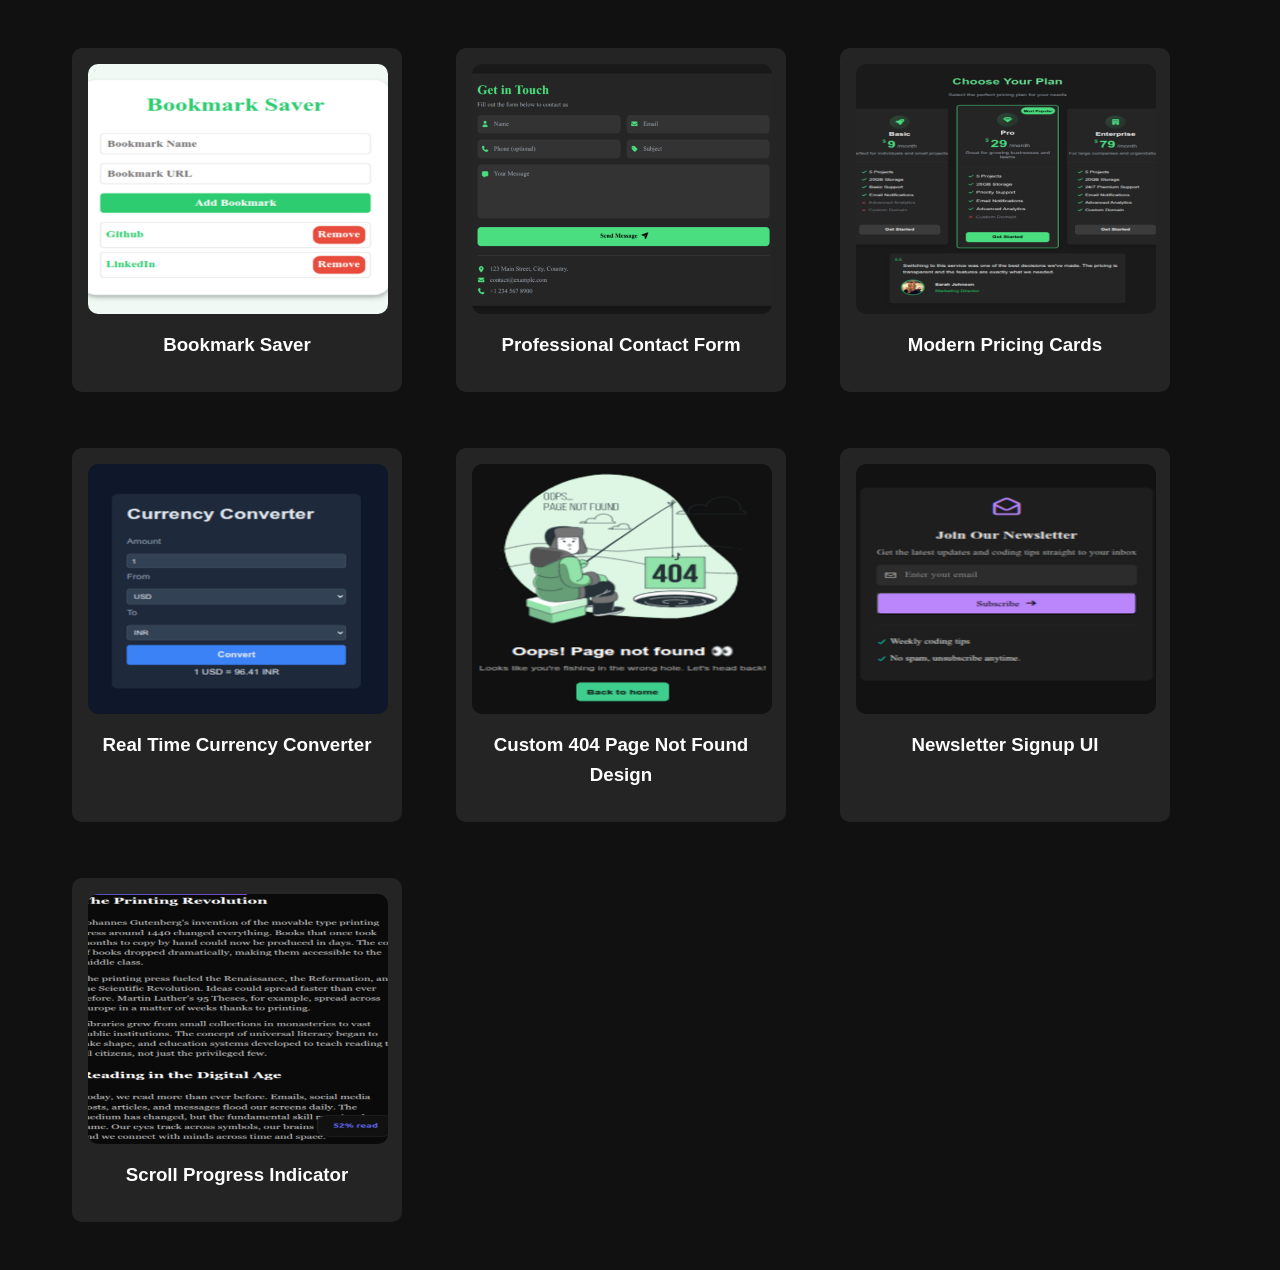
==== index.html @ 4eb7759d "Fourth Commit" ====
<!DOCTYPE html>
<html lang="en">
<head>
  <meta charset="UTF-8">
  <meta name="viewport" content="width=device-width, initial-scale=1.0">
  <title>Web Development Projects</title>
  <link rel="stylesheet" href="style.css">
</head>
<body>

  <div class="container">
    <div class="card-container">
      <!--Project 5-->
       <div class="cards">
        <div class="card-image">
          <img src="Assets/project-5.png" alt="Bookmark Saver">
          <div class="project-name">
            <h3>Bookmark Saver</h3>
          </div>
        </div>
        <div class="card-description">
          <p class="project-description">
            A responsive bookmark manager built with HTML, CSS, and JavaScript that 
            saves website links using local storage.
          </p>
          <a href="Bookmark-Saver/" target="_blank" class="project-link" rel="noopener noreferrer">
            View Demo
          </a>
        </div>
      </div>

      <!--Project 9-->
       <div class="cards">
        <div class="card-image">
          <img src="Assets/project-9.png" alt="Professional Contact Form">
          <div class="project-name">
            <h3>Professional Contact Form</h3>
          </div>
        </div>
        <div class="card-description">
          <p class="project-description">
            A responsive contact form built with HTML and CSS featuring a clean, modern UI.
          </p>
          <a href="Professional-Contact-Form/" target="_blank" class="project-link" rel="noopener noreferrer">
            View Demo
          </a>
        </div>
      </div>

      <!-- Project 10 -->
      <div class="cards">
        <div class="card-image">
          <img src="Assets/project-10.png" alt="Modern Pricing Cards">
          <div class="project-name">
            <h3>Modern Pricing Cards</h3>
          </div>
        </div>
        <div class="card-description">
          <p class="project-description">
             A modern and responsive pricing cards interface built with HTML and CSS, featuring 
             three pricing plansfor an engaging user experience.
          </p>
          <a href="Modern-Pricing-Cards/" target="_blank" class="project-link" rel="noopener noreferrer">
            View Demo
          </a>
        </div>
      </div>

      <!-- Project 13 -->
      <div class="cards">
        <div class="card-image">
          <img src="Assets/project-13.png" alt="Real Time Currency Converter">
          <div class="project-name">
            <h3>Real Time Currency Converter</h3>
          </div>
        </div>
        <div class="card-description">
          <p class="project-description">
            A responsive currency converter built with HTML, CSS, and JavaScript using 
            live exchange rates for instant currency conversion.
          </p>
          <a href="Real-Time-Currency-Converter/" target="_blank" class="project-link" rel="noopener noreferrer">
            View Demo
          </a>
        </div>
      </div>
      <!-- Project 15 -->
      <div class="cards">
        <div class="card-image">
          <img src="Assets/project-15.png" alt="Custom 404 Page Not Found Design">
          <div class="project-name">
            <h3>Custom 404 Page Not Found Design</h3>
          </div>
        </div>
        <div class="card-description">
          <p class="project-description">
            A responsive 404 Page Not Found built with HTML and CSS featuring a
            custom SVG illustration and a clean, modern design.
          </p>
          <a href="Custom-404-Page-Not-Found-Design/" target="_blank" class="project-link" rel="noopener noreferrer">
            View Demo
          </a>
        </div>
      </div>
      <!-- Project 16 -->
      <div class="cards">
        <div class="card-image">
          <img src="Assets/project-16.png" alt="Newsletter Signup UI">
          <div class="project-name">
            <h3>Newsletter Signup UI</h3>
          </div>
        </div>
        <div class="card-description">
          <p class="project-description">
            A responsive newsletter signup UI built with HTML and CSS featuring a clean, modern design.
          </p>
          <a href="Newsletter-Signup-UI/" target="_blank" class="project-link" rel="noopener noreferrer">
            View Demo
          </a>
        </div>
      </div>
      <!-- Project 19 -->
      <div class="cards">
        <div class="card-image">
          <img src="Assets/project-19.png" alt="Scroll Progress Indicator">
          <div class="project-name">
            <h3>Scroll Progress Indicator</h3>
          </div>
        </div>
        <div class="card-description">
          <p class="project-description">
             A responsive scroll progress indicator built with HTML, CSS, and JavaScript that visually 
             displays how much of the page has been scrolled in real time.
          </p>
          <a href="Scroll-Progress-Indicator/" target="_blank" class="project-link" rel="noopener noreferrer">
            View Demo
          </a>
        </div>
      </div>

    </div>
  </div>
</body>
</html>
---- style.css ----
:root{
  --body-bg: #111111;
  --primary-color: #ffffff;
  --secondary-color: #aaaaaa;
  --font-family: 'Poppins',sans-serif;
  --card-bg: #242424;
  --link-bg: #3ecf8e;
  --link-color: #111;
  --link-hover-bg: #04fc8d;
  --box-shadow: rgba(62, 207, 142, 0.35);
}
*{
  margin: 0;
  padding: 0;
  box-sizing: border-box;
  font-family: inherit;
}
html,body{
  font-family: var(--font-family);
  background-color: var(--body-bg);
}
.container{
  min-height: 100vh;
  display: flex;
  justify-content: center;
  align-items: center;
  padding: 1em;
}
.card-container{
  width: 100%;
  max-width: 1200px;
  display: grid;
  grid-template-columns: repeat(auto-fit,minmax(350px,1fr));
  gap: 3.5rem 1rem;
  padding: 2rem;
}
.cards{
  width: 100%;
  max-width: 330px;
  display: flex;
  flex-direction: column;
  position: relative;
  background-color: var(--card-bg);
  border-radius: 10px;
  overflow: hidden;
  padding: 1em;
  transition: all .3s ease;
}
.cards:hover{
  cursor: pointer;
  box-shadow: 0 4px 6px 6px var(--box-shadow);
  transform: translateY(-7px);
}
.card-image img{
  width: 300px;
  height: 250px;
  object-fit: cover;
  display: block;
  border-radius: 10px;
}
.project-name{
  color: var(--primary-color);
  line-height: 1.6;
  text-align: center;
  padding: 1em 0;
}
.card-description{
  width: 100%;
  position: absolute;
  display: flex;
  flex-direction: column;
  justify-content: center;
  align-items: center;
  inset: 0;
  top: 50%;
  opacity: 0;
  visibility: hidden;
  background-color: var(--card-bg);
  padding: 1em;
}
.cards:hover .card-description{
  opacity: 1;
  visibility: visible;
}
.project-description{
  flex: 1;
  color: var(--secondary-color);
  margin-bottom: 1rem;
  line-height: 1.6;
}
.project-link{
  display: inline-block;
  text-decoration: none;
  text-align: center;
  background-color: var(--link-bg);
  color: var(--link-color);
  padding: .5em 1em;
  margin-top: auto;
  border-radius: 5px;
  font-weight: 600;
  transition: all .3s;
}
.project-link:hover{
  background-color: var(--link-hover-bg);
  transform: translateY(-3px);
  box-shadow: 0 2px 4px 4px var(--box-shadow);
}
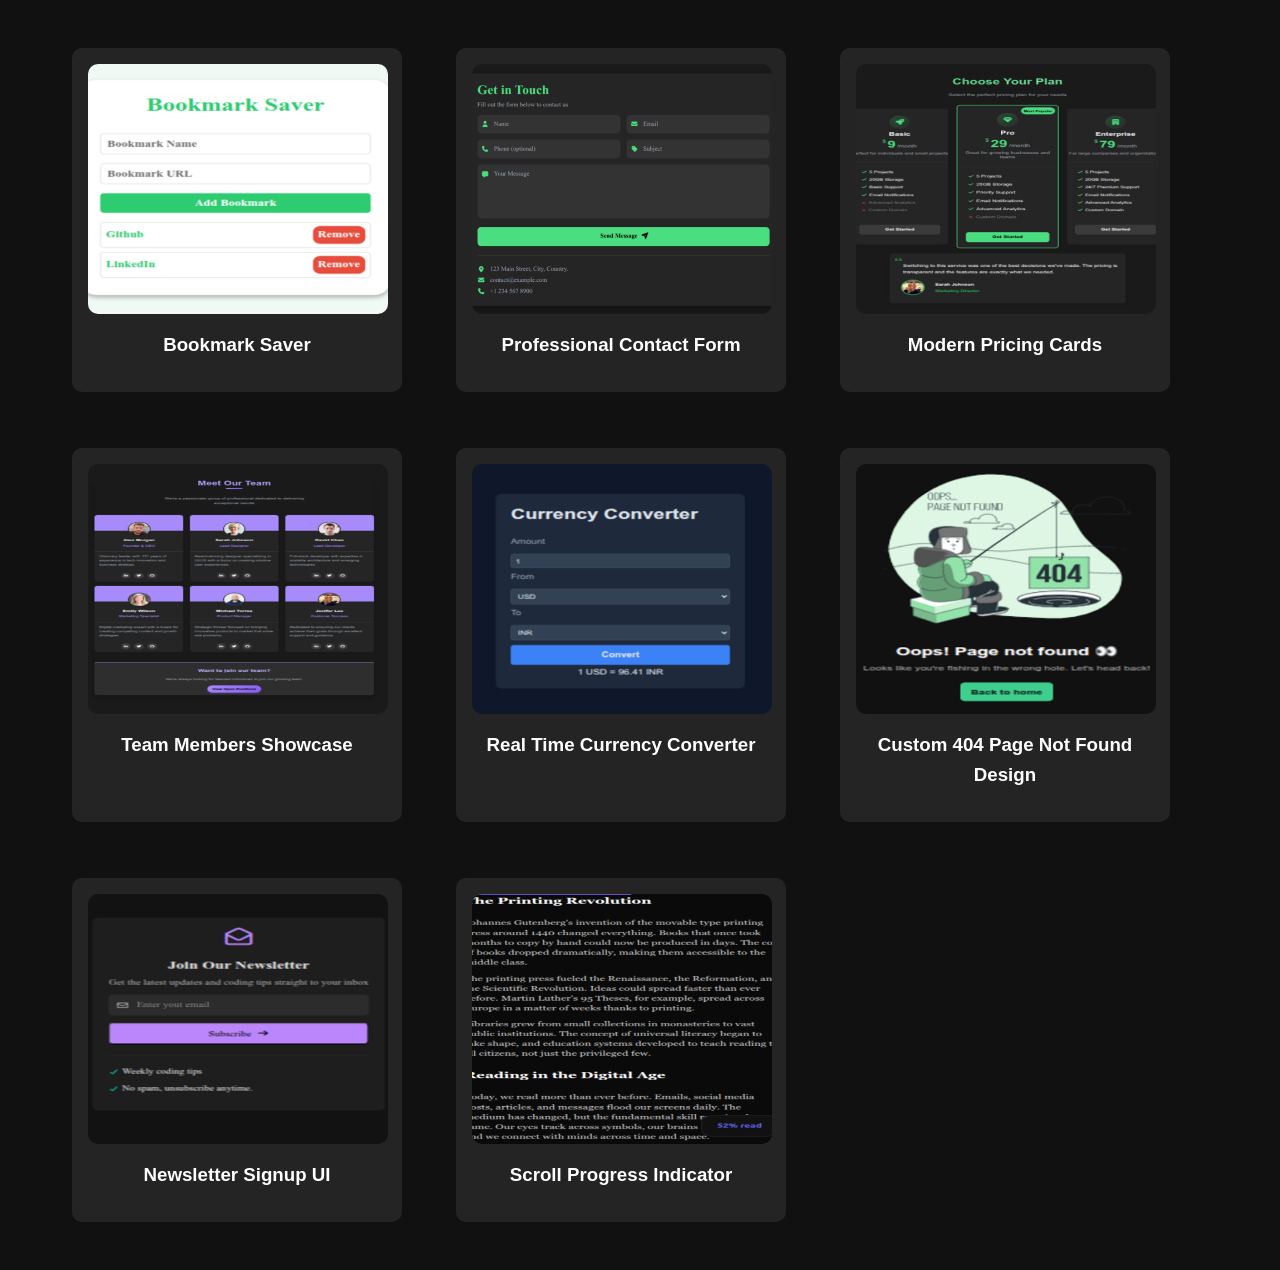
==== commit 0a48be88: "Fifth Commit" ====
--- a/index.html
+++ b/index.html
@@ -61,6 +61,25 @@
              three pricing plansfor an engaging user experience.
           </p>
           <a href="Modern-Pricing-Cards/" target="_blank" class="project-link" rel="noopener noreferrer">
+            View Demo
+          </a>
+        </div>
+      </div>
+      
+      <!-- Project 11 -->
+      <div class="cards">
+        <div class="card-image">
+          <img src="Assets/project-11.png" alt="Team Members Showcase Section">
+          <div class="project-name">
+            <h3>Team Members Showcase <Section></Section></h3>
+          </div>
+        </div>
+        <div class="card-description">
+          <p class="project-description">
+             A modern and responsive team members showcase section built with HTML and CSS, featuring 
+             stylish profile cards, social media links, and a clean layout to highlight team members professionally.
+          </p>
+          <a href="Team-Members-Showcase-Section/" target="_blank" class="project-link" rel="noopener noreferrer">
             View Demo
           </a>
         </div>
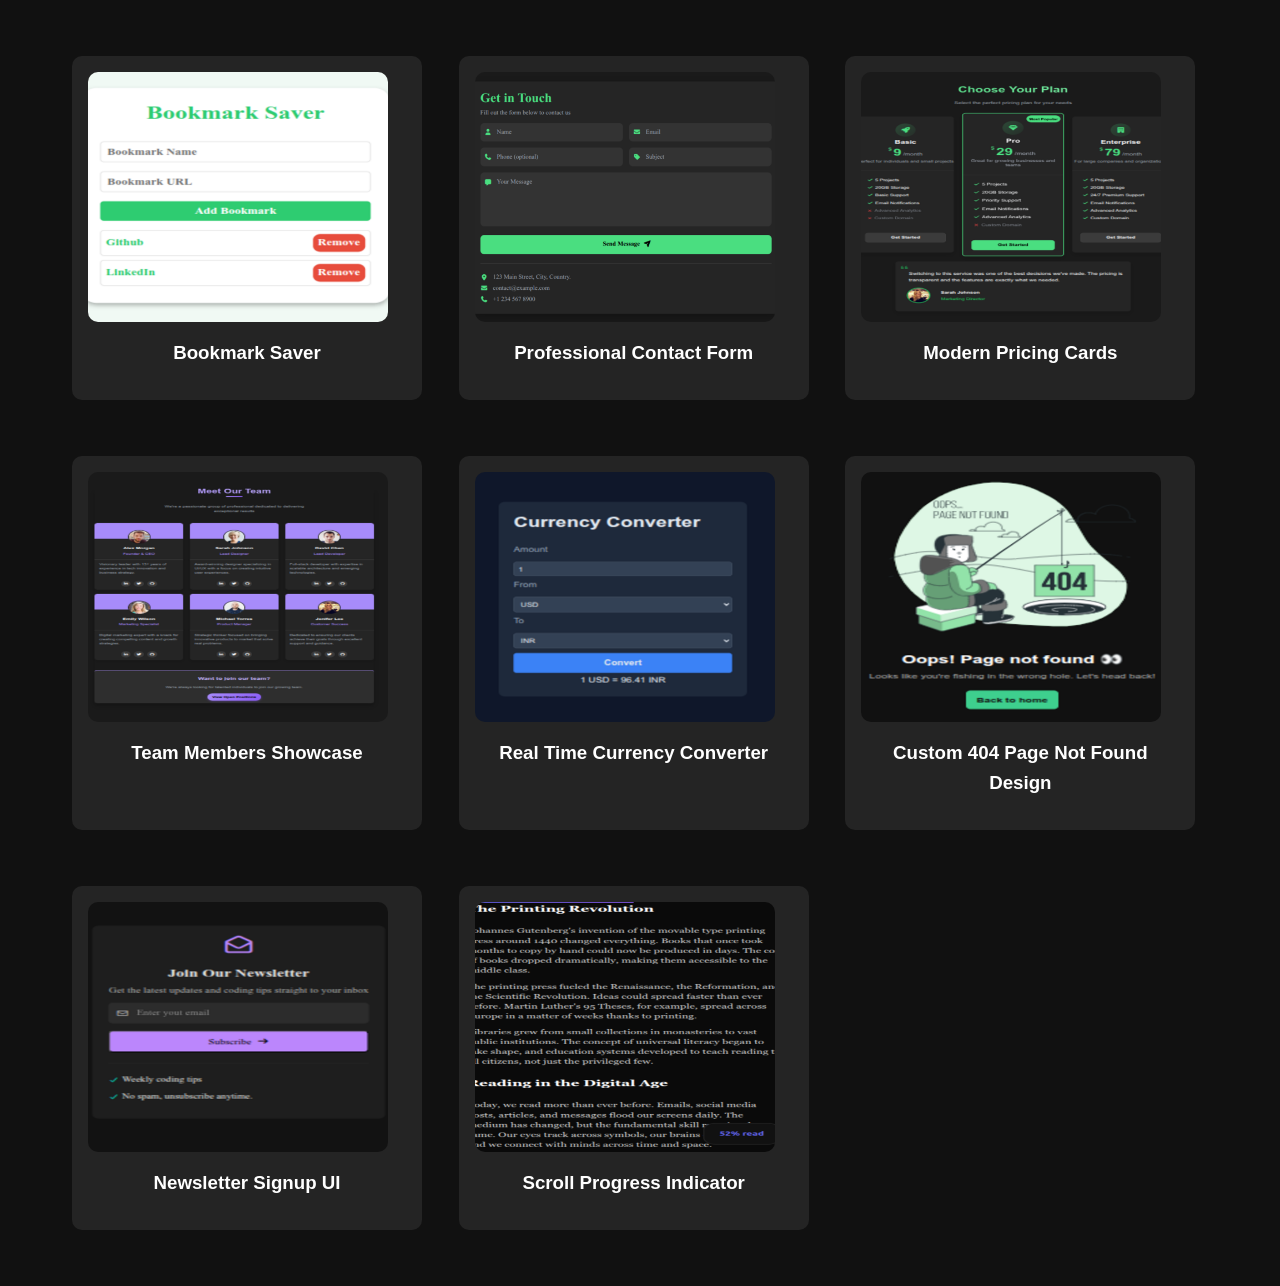
==== commit d384b696: "Index Changed" ====
--- a/index.html
+++ b/index.html
@@ -73,11 +73,11 @@
           <div class="project-name">
             <h3>Team Members Showcase <Section></Section></h3>
           </div>
-        </div>
+        </div> 
         <div class="card-description">
           <p class="project-description">
              A modern and responsive team members showcase section built with HTML and CSS, featuring 
-             stylish profile cards, social media links, and a clean layout to highlight team members professionally.
+             a clean layout to highlight team members professionally.
           </p>
           <a href="Team-Members-Showcase-Section/" target="_blank" class="project-link" rel="noopener noreferrer">
             View Demo
--- a/style.css
+++ b/style.css
@@ -24,19 +24,19 @@
   display: flex;
   justify-content: center;
   align-items: center;
-  padding: 1em;
+  padding: 1.5rem;
 }
 .card-container{
   width: 100%;
   max-width: 1200px;
   display: grid;
   grid-template-columns: repeat(auto-fit,minmax(350px,1fr));
-  gap: 3.5rem 1rem;
+  gap: 3.5rem 1.5rem;
   padding: 2rem;
 }
 .cards{
   width: 100%;
-  max-width: 330px;
+  max-width: 350px;
   display: flex;
   flex-direction: column;
   position: relative;
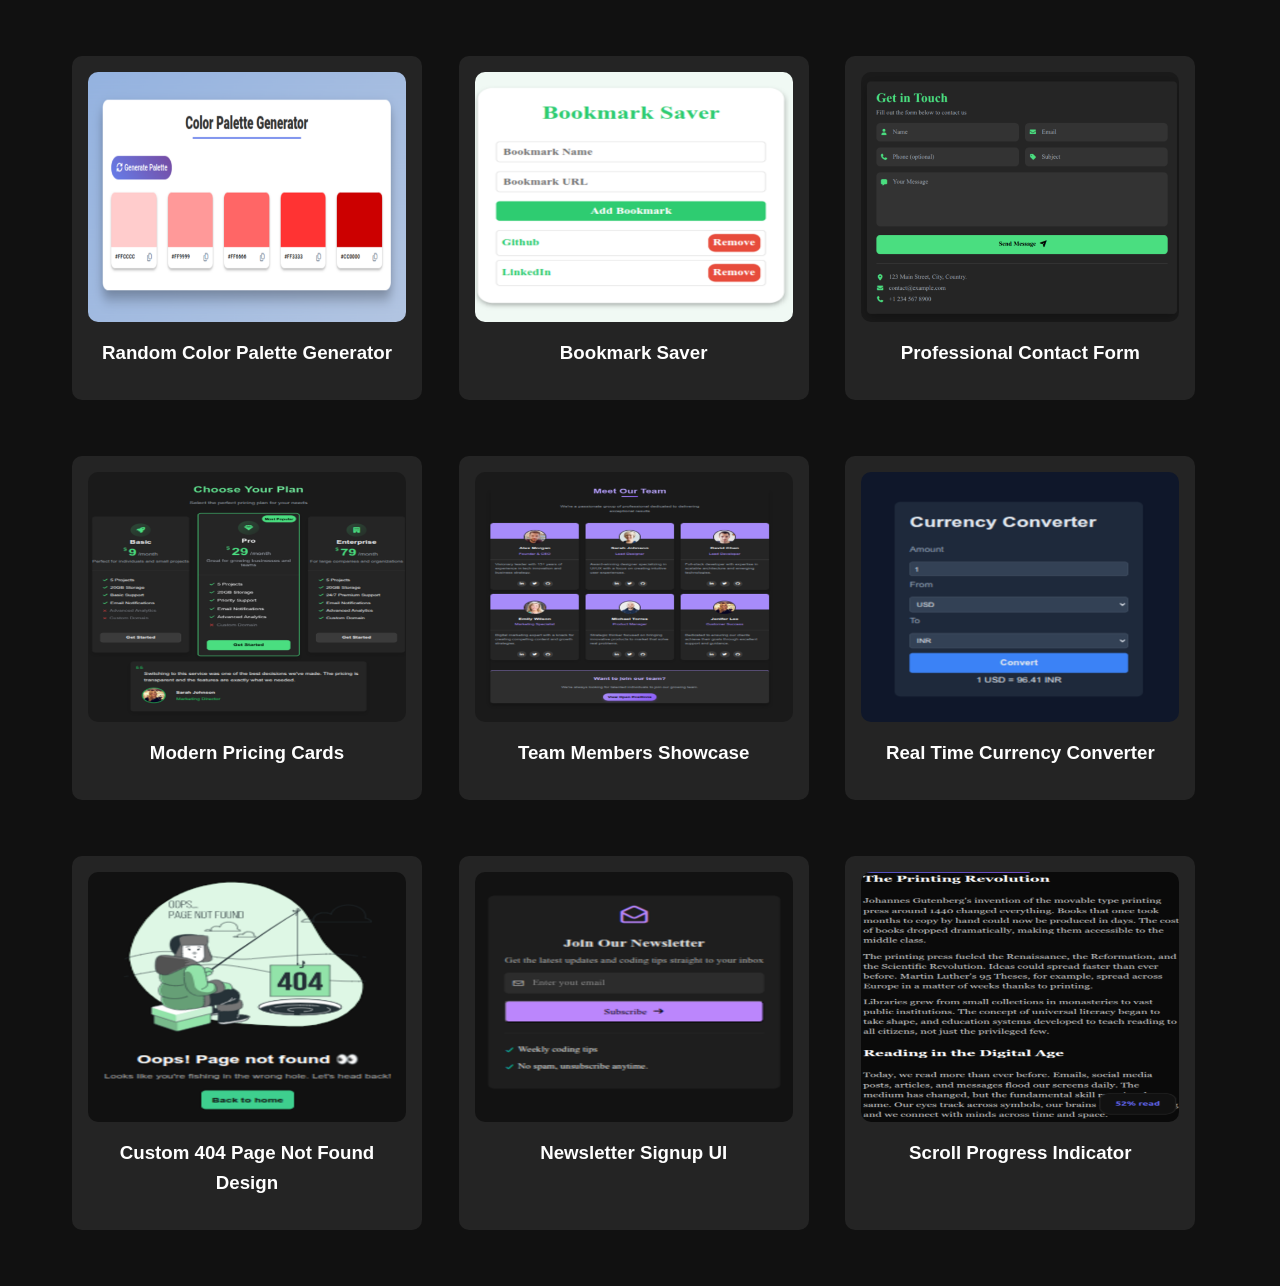
==== commit e382a40f: "Sixth Commit" ====
--- a/index.html
+++ b/index.html
@@ -10,6 +10,26 @@
 
   <div class="container">
     <div class="card-container">
+
+      <!-- Project 2 -->
+      <div class="cards">
+        <div class="card-image">
+          <img src="Assets/project-2.png" alt="Random Color Palette Generator">
+          <div class="project-name">
+            <h3>Random Color Palette Generator</h3>
+          </div>
+        </div> 
+        <div class="card-description">
+          <p class="project-description">
+            An interactive color palette generator that creates random color 
+            combinations and lets users copy HEX codes instantly for design and development.
+          </p>
+          <a href="Random-Color-Palette-Generator/" target="_blank" class="project-link" rel="noopener noreferrer">
+            View Demo
+          </a>
+        </div>
+      </div>
+
       <!--Project 5-->
        <div class="cards">
         <div class="card-image">
--- a/style.css
+++ b/style.css
@@ -52,7 +52,7 @@
   transform: translateY(-7px);
 }
 .card-image img{
-  width: 300px;
+  width: 100%;
   height: 250px;
   object-fit: cover;
   display: block;
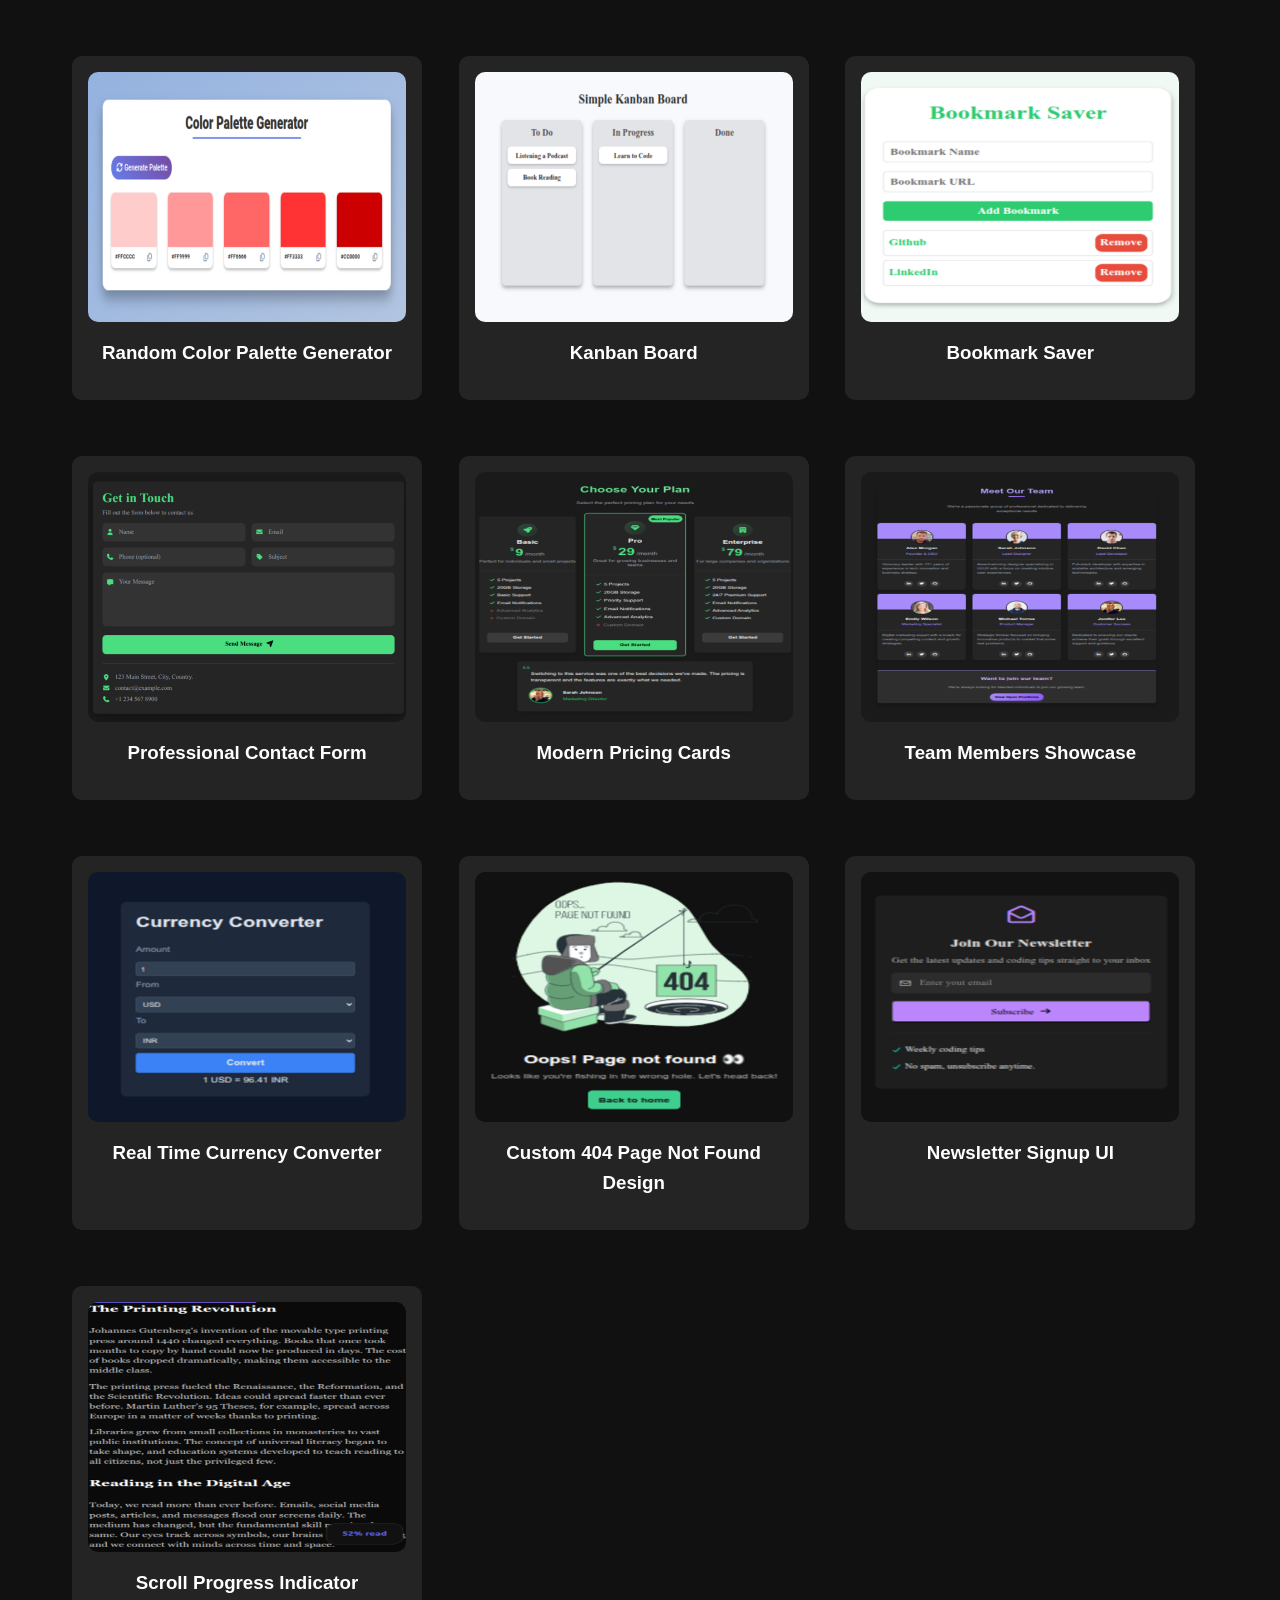
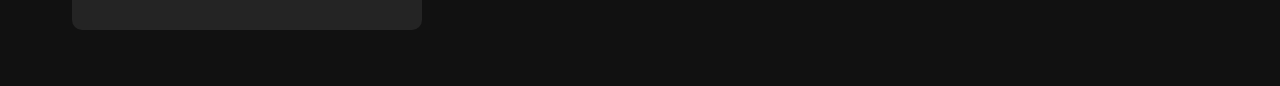
==== commit 8a4cad9d: "Seventh Commit" ====
--- a/index.html
+++ b/index.html
@@ -30,6 +30,25 @@
         </div>
       </div>
 
+      <!-- Project 3 -->
+      <div class="cards">
+        <div class="card-image">
+          <img src="Assets/project-3.png" alt="Kanban Board">
+          <div class="project-name">
+            <h3>Kanban Board</h3>
+          </div>
+        </div> 
+        <div class="card-description">
+          <p class="project-description">
+            A responsive Kanban Board built using the HTML Drag and Drop API, allowing users to 
+            move task cards with an intuitive drag-and-drop interface.
+          </p>
+          <a href="Kanban-Board/" target="_blank" class="project-link" rel="noopener noreferrer">
+            View Demo
+          </a>
+        </div>
+      </div>
+
       <!--Project 5-->
        <div class="cards">
         <div class="card-image">
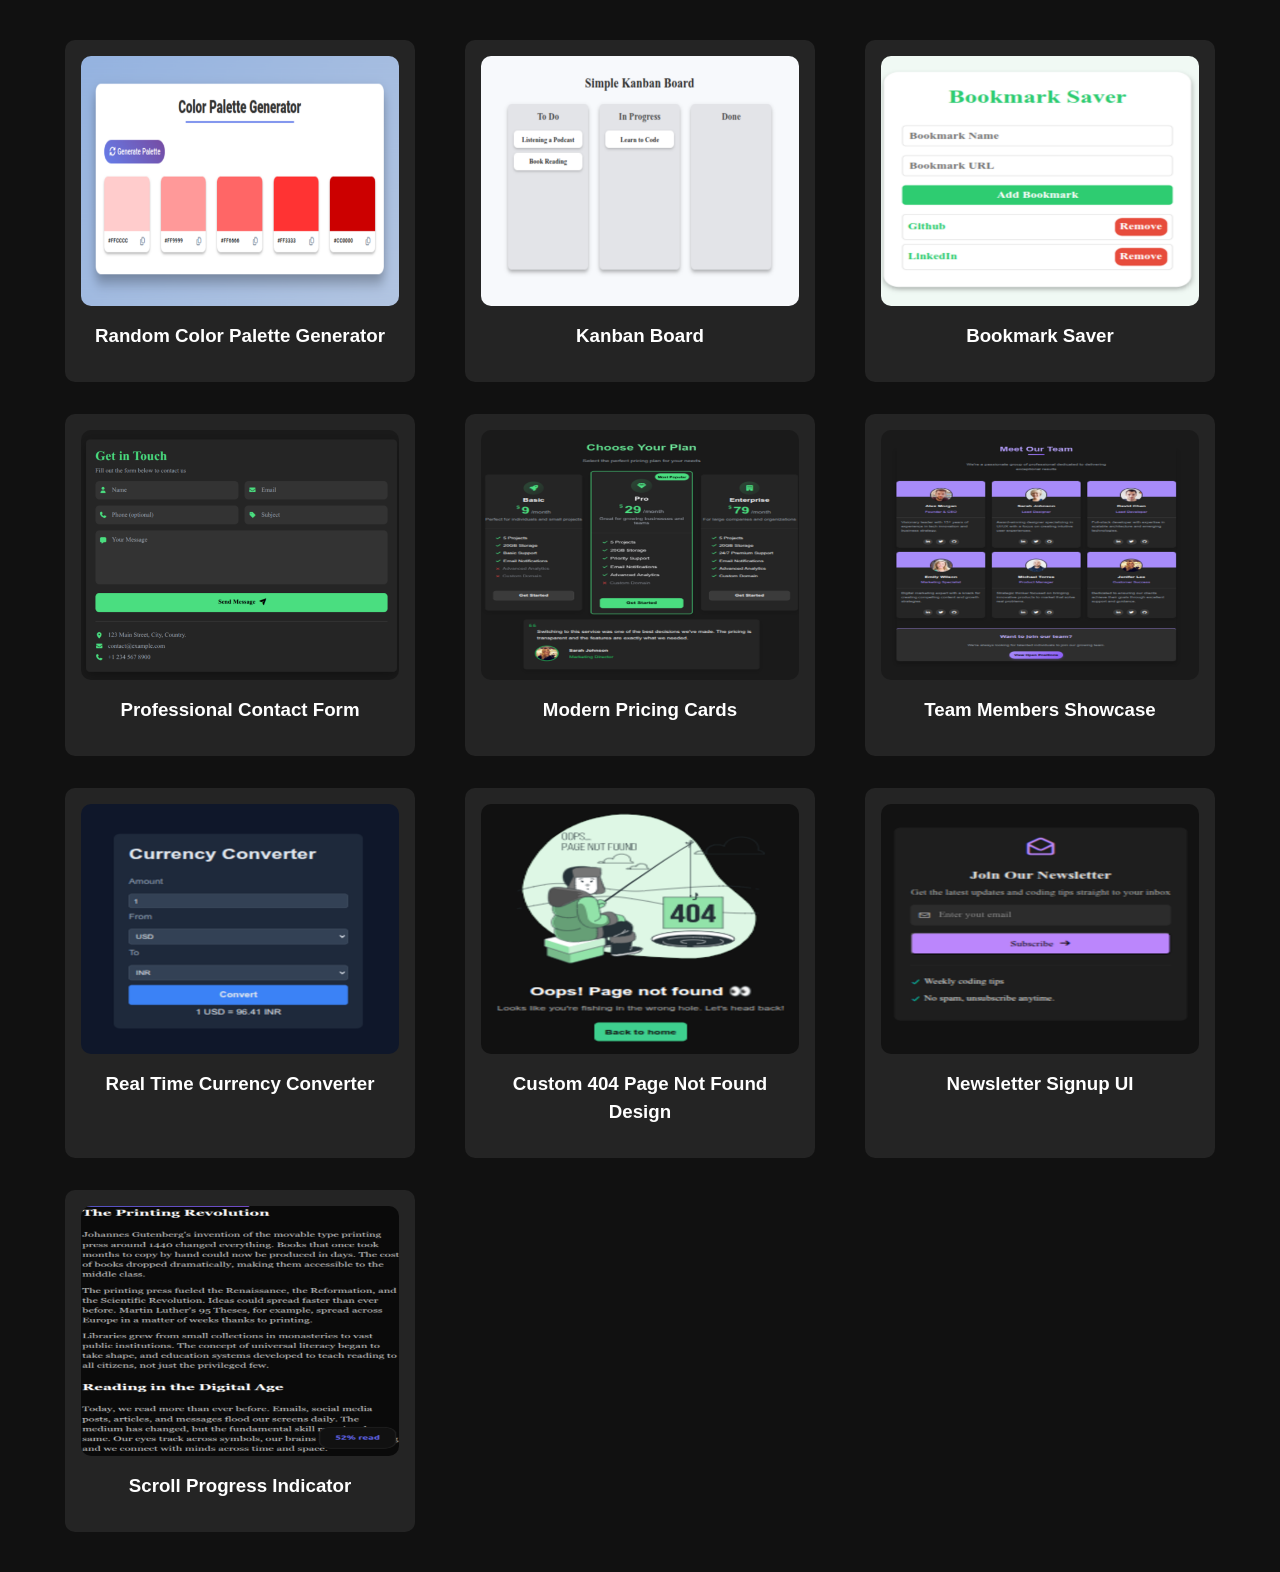
==== commit 1ef903b4: "Description Changed" ====
--- a/index.html
+++ b/index.html
@@ -22,7 +22,7 @@
         <div class="card-description">
           <p class="project-description">
             An interactive color palette generator that creates random color 
-            combinations and lets users copy HEX codes instantly for design and development.
+            and lets users copy HEX codes.
           </p>
           <a href="Random-Color-Palette-Generator/" target="_blank" class="project-link" rel="noopener noreferrer">
             View Demo
@@ -41,7 +41,7 @@
         <div class="card-description">
           <p class="project-description">
             A responsive Kanban Board built using the HTML Drag and Drop API, allowing users to 
-            move task cards with an intuitive drag-and-drop interface.
+            move task cards.
           </p>
           <a href="Kanban-Board/" target="_blank" class="project-link" rel="noopener noreferrer">
             View Demo
@@ -59,7 +59,7 @@
         </div>
         <div class="card-description">
           <p class="project-description">
-            A responsive bookmark manager built with HTML, CSS, and JavaScript that 
+            A responsive bookmark manager that 
             saves website links using local storage.
           </p>
           <a href="Bookmark-Saver/" target="_blank" class="project-link" rel="noopener noreferrer">
@@ -97,7 +97,7 @@
         <div class="card-description">
           <p class="project-description">
              A modern and responsive pricing cards interface built with HTML and CSS, featuring 
-             three pricing plansfor an engaging user experience.
+             three pricing plans.
           </p>
           <a href="Modern-Pricing-Cards/" target="_blank" class="project-link" rel="noopener noreferrer">
             View Demo
@@ -115,8 +115,8 @@
         </div> 
         <div class="card-description">
           <p class="project-description">
-             A modern and responsive team members showcase section built with HTML and CSS, featuring 
-             a clean layout to highlight team members professionally.
+             A responsive team members showcase section built with HTML and CSS 
+             to highlight team members.
           </p>
           <a href="Team-Members-Showcase-Section/" target="_blank" class="project-link" rel="noopener noreferrer">
             View Demo
@@ -134,7 +134,7 @@
         </div>
         <div class="card-description">
           <p class="project-description">
-            A responsive currency converter built with HTML, CSS, and JavaScript using 
+            A responsive currency converter using 
             live exchange rates for instant currency conversion.
           </p>
           <a href="Real-Time-Currency-Converter/" target="_blank" class="project-link" rel="noopener noreferrer">
@@ -153,7 +153,7 @@
         <div class="card-description">
           <p class="project-description">
             A responsive 404 Page Not Found built with HTML and CSS featuring a
-            custom SVG illustration and a clean, modern design.
+            clean and modern design.
           </p>
           <a href="Custom-404-Page-Not-Found-Design/" target="_blank" class="project-link" rel="noopener noreferrer">
             View Demo
@@ -187,8 +187,8 @@
         </div>
         <div class="card-description">
           <p class="project-description">
-             A responsive scroll progress indicator built with HTML, CSS, and JavaScript that visually 
-             displays how much of the page has been scrolled in real time.
+             A responsive scroll progress indicator that 
+             displays how much of the page has been scrolled.
           </p>
           <a href="Scroll-Progress-Indicator/" target="_blank" class="project-link" rel="noopener noreferrer">
             View Demo
--- a/style.css
+++ b/style.css
@@ -2,10 +2,10 @@
   --body-bg: #111111;
   --primary-color: #ffffff;
   --secondary-color: #aaaaaa;
-  --font-family: 'Poppins',sans-serif;
+  --font-family: "Poppins", sans-serif;
   --card-bg: #242424;
   --link-bg: #3ecf8e;
-  --link-color: #111;
+  --link-color: #111111;
   --link-hover-bg: #04fc8d;
   --box-shadow: rgba(62, 207, 142, 0.35);
 }
@@ -13,95 +13,128 @@
   margin: 0;
   padding: 0;
   box-sizing: border-box;
-  font-family: inherit;
 }
-html,body{
+html,
+body{
+  width: 100%;
+  overflow-x: hidden;
   font-family: var(--font-family);
-  background-color: var(--body-bg);
+  background: var(--body-bg);
+}
+img{
+  display: block;
+  max-width: 100%;
 }
 .container{
   min-height: 100vh;
+  padding: 1.5rem;
   display: flex;
   justify-content: center;
   align-items: center;
-  padding: 1.5rem;
 }
 .card-container{
   width: 100%;
   max-width: 1200px;
   display: grid;
-  grid-template-columns: repeat(auto-fit,minmax(350px,1fr));
-  gap: 3.5rem 1.5rem;
-  padding: 2rem;
+  grid-template-columns: repeat(auto-fit, minmax(280px, 1fr));
+  gap: 2rem;
+  padding: 1rem;
+  justify-items: center;
 }
 .cards{
   width: 100%;
   max-width: 350px;
+  position: relative;
   display: flex;
   flex-direction: column;
-  position: relative;
-  background-color: var(--card-bg);
+  background: var(--card-bg);
   border-radius: 10px;
   overflow: hidden;
-  padding: 1em;
-  transition: all .3s ease;
+  padding: 1rem;
+  transition: transform .3s ease, box-shadow .3s ease;
 }
 .cards:hover{
-  cursor: pointer;
-  box-shadow: 0 4px 6px 6px var(--box-shadow);
   transform: translateY(-7px);
+  box-shadow: 0 4px 12px var(--box-shadow);
 }
 .card-image img{
   width: 100%;
   height: 250px;
   object-fit: cover;
-  display: block;
   border-radius: 10px;
 }
 .project-name{
+  padding: 1rem 0;
+  text-align: center;
   color: var(--primary-color);
-  line-height: 1.6;
-  text-align: center;
-  padding: 1em 0;
+  line-height: 1.5;
 }
 .card-description{
-  width: 100%;
   position: absolute;
+  left: 0;
+  right: 0;
+  top: 50%;
+  bottom: 0;
   display: flex;
   flex-direction: column;
   justify-content: center;
   align-items: center;
-  inset: 0;
-  top: 50%;
+  padding: 1.25rem;
+  background-color: var(--card-bg);
   opacity: 0;
   visibility: hidden;
-  background-color: var(--card-bg);
-  padding: 1em;
+  transition: opacity .3s ease, visibility .3s ease;
 }
+
 .cards:hover .card-description{
   opacity: 1;
   visibility: visible;
 }
 .project-description{
-  flex: 1;
   color: var(--secondary-color);
-  margin-bottom: 1rem;
-  line-height: 1.6;
+  line-height: 1.7;
+  margin-bottom: 1.25rem;
+  text-align: center;
 }
 .project-link{
   display: inline-block;
+  padding: .75rem 1.5rem;
+  background: var(--link-bg);
+  color: var(--link-color);
   text-decoration: none;
-  text-align: center;
-  background-color: var(--link-bg);
-  color: var(--link-color);
-  padding: .5em 1em;
-  margin-top: auto;
-  border-radius: 5px;
   font-weight: 600;
-  transition: all .3s;
+  border-radius: 6px;
+  transition: transform .3s ease, background-color .3s ease;
 }
 .project-link:hover{
-  background-color: var(--link-hover-bg);
+  background: var(--link-hover-bg);
   transform: translateY(-3px);
-  box-shadow: 0 2px 4px 4px var(--box-shadow);
+  box-shadow: 0 2px 8px var(--box-shadow);
 }
+@media (max-width: 768px){
+  .container{
+    padding: 1rem;
+  }
+  .card-container{
+    padding: 0;
+    gap: 1.5rem;
+    grid-template-columns: repeat(auto-fit, minmax(260px, 1fr));
+  }
+  .card-image img{
+    height: 220px;
+  }
+}
+@media (max-width: 480px){
+  .container{
+    padding: .75rem;
+  }
+  .card-container{
+    grid-template-columns: 1fr;
+  }
+  .cards{
+    max-width: 100%;
+  }
+  .card-image img{
+    height: 200px;
+  }
+}
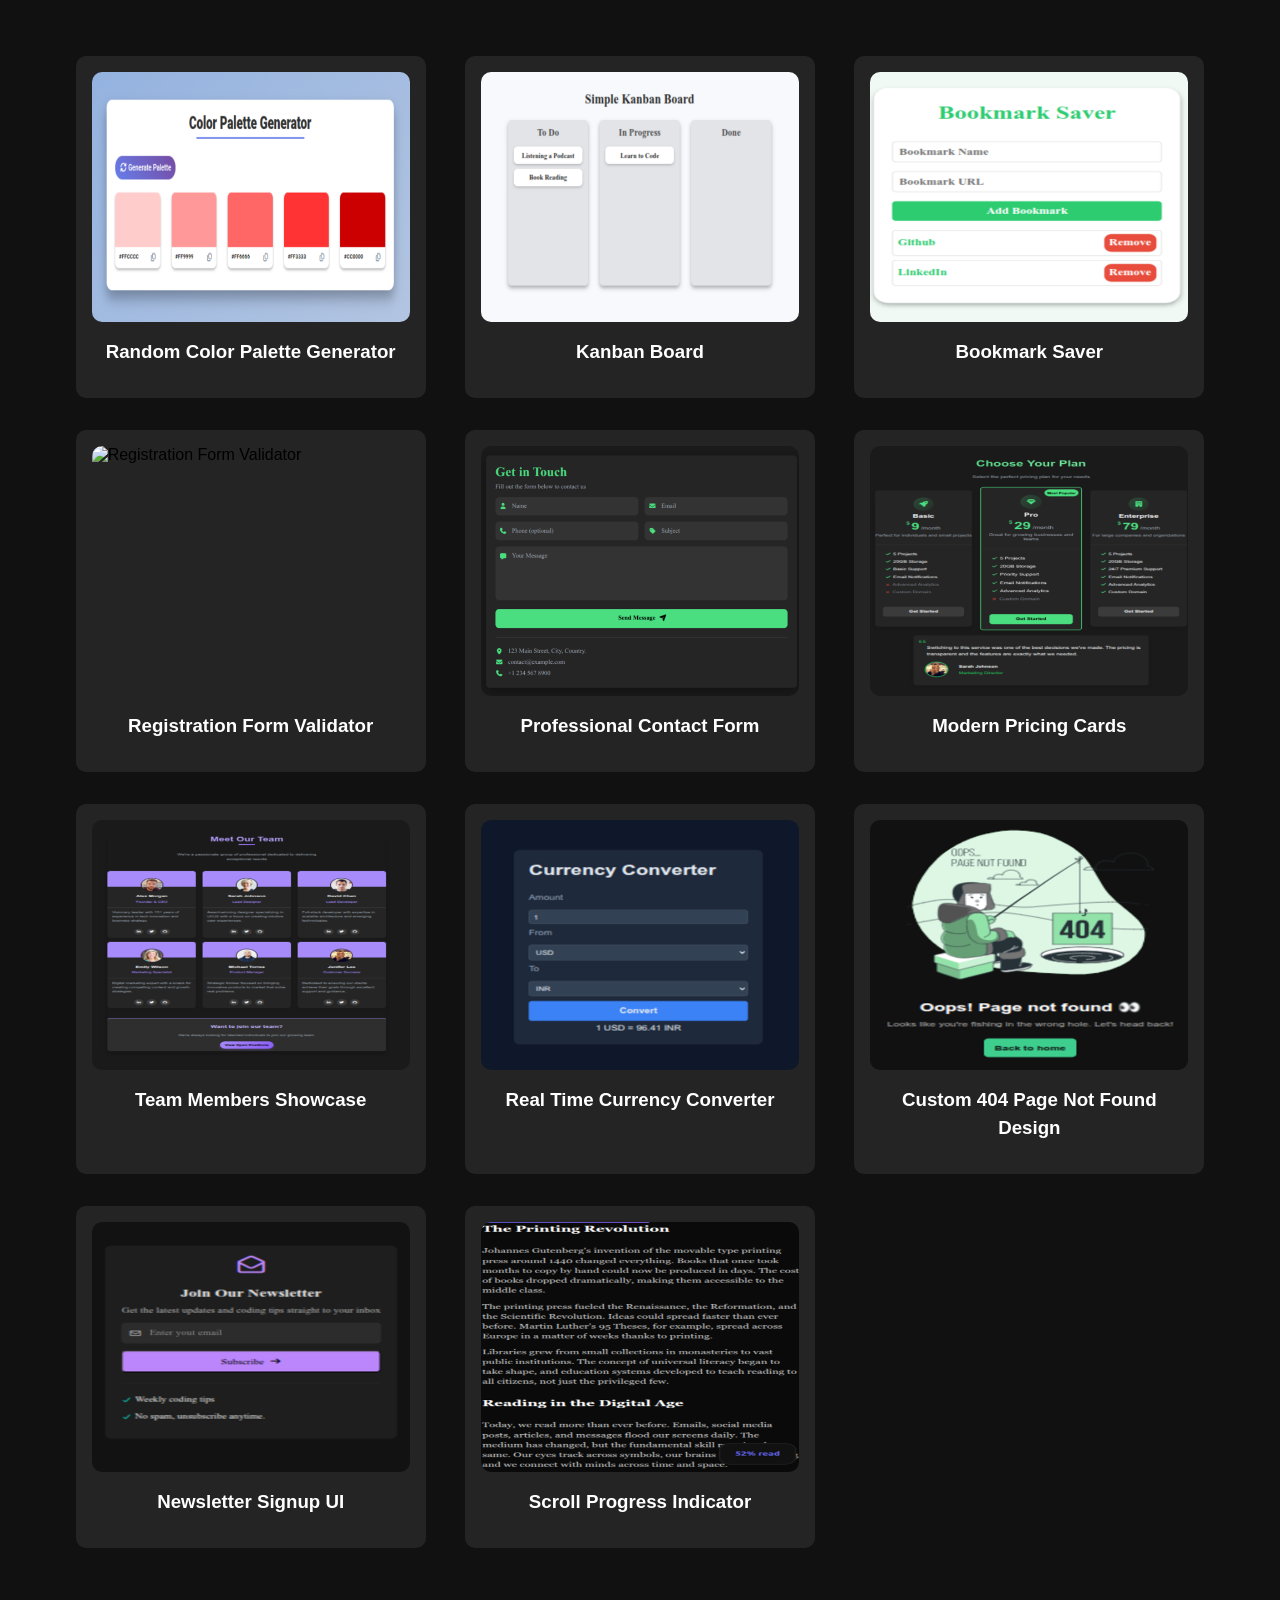
==== commit faefe9b3: "Registeration Form Completed" ====
--- a/index.html
+++ b/index.html
@@ -68,6 +68,25 @@
         </div>
       </div>
 
+      <!--Project 6-->
+       <div class="cards">
+        <div class="card-image">
+          <img src="Assets/project-6.png" alt="Registration Form Validator">
+          <div class="project-name">
+            <h3>Registration Form Validator</h3>
+          </div>
+        </div>
+        <div class="card-description">
+          <p class="project-description">
+            A responsive registration form with real-time validation 
+            for user inputs using HTML, CSS, and JavaScript.
+          </p>
+          <a href="Registration-Form-Validator/" target="_blank" class="project-link" rel="noopener noreferrer">
+            View Demo
+          </a>
+        </div>
+      </div>
+
       <!--Project 9-->
        <div class="cards">
         <div class="card-image">
--- a/style.css
+++ b/style.css
@@ -38,7 +38,7 @@
   display: grid;
   grid-template-columns: repeat(auto-fit, minmax(280px, 1fr));
   gap: 2rem;
-  padding: 1rem;
+  padding: 2rem;
   justify-items: center;
 }
 .cards{
@@ -89,14 +89,20 @@
 .cards:hover .card-description{
   opacity: 1;
   visibility: visible;
+  cursor: pointer;
 }
 .project-description{
+  position: absolute;
+  top: 5%;
+  padding: 1em;
   color: var(--secondary-color);
   line-height: 1.7;
-  margin-bottom: 1.25rem;
-  text-align: center;
+  margin-bottom: 1.75rem;
+  
 }
 .project-link{
+  position: absolute;
+  bottom: 8%;
   display: inline-block;
   padding: .75rem 1.5rem;
   background: var(--link-bg);
@@ -137,4 +143,8 @@
   .card-image img{
     height: 200px;
   }
+  .project-description {
+    line-height: 1.4;
+    font-size: 0.95rem;
+  }
 }
